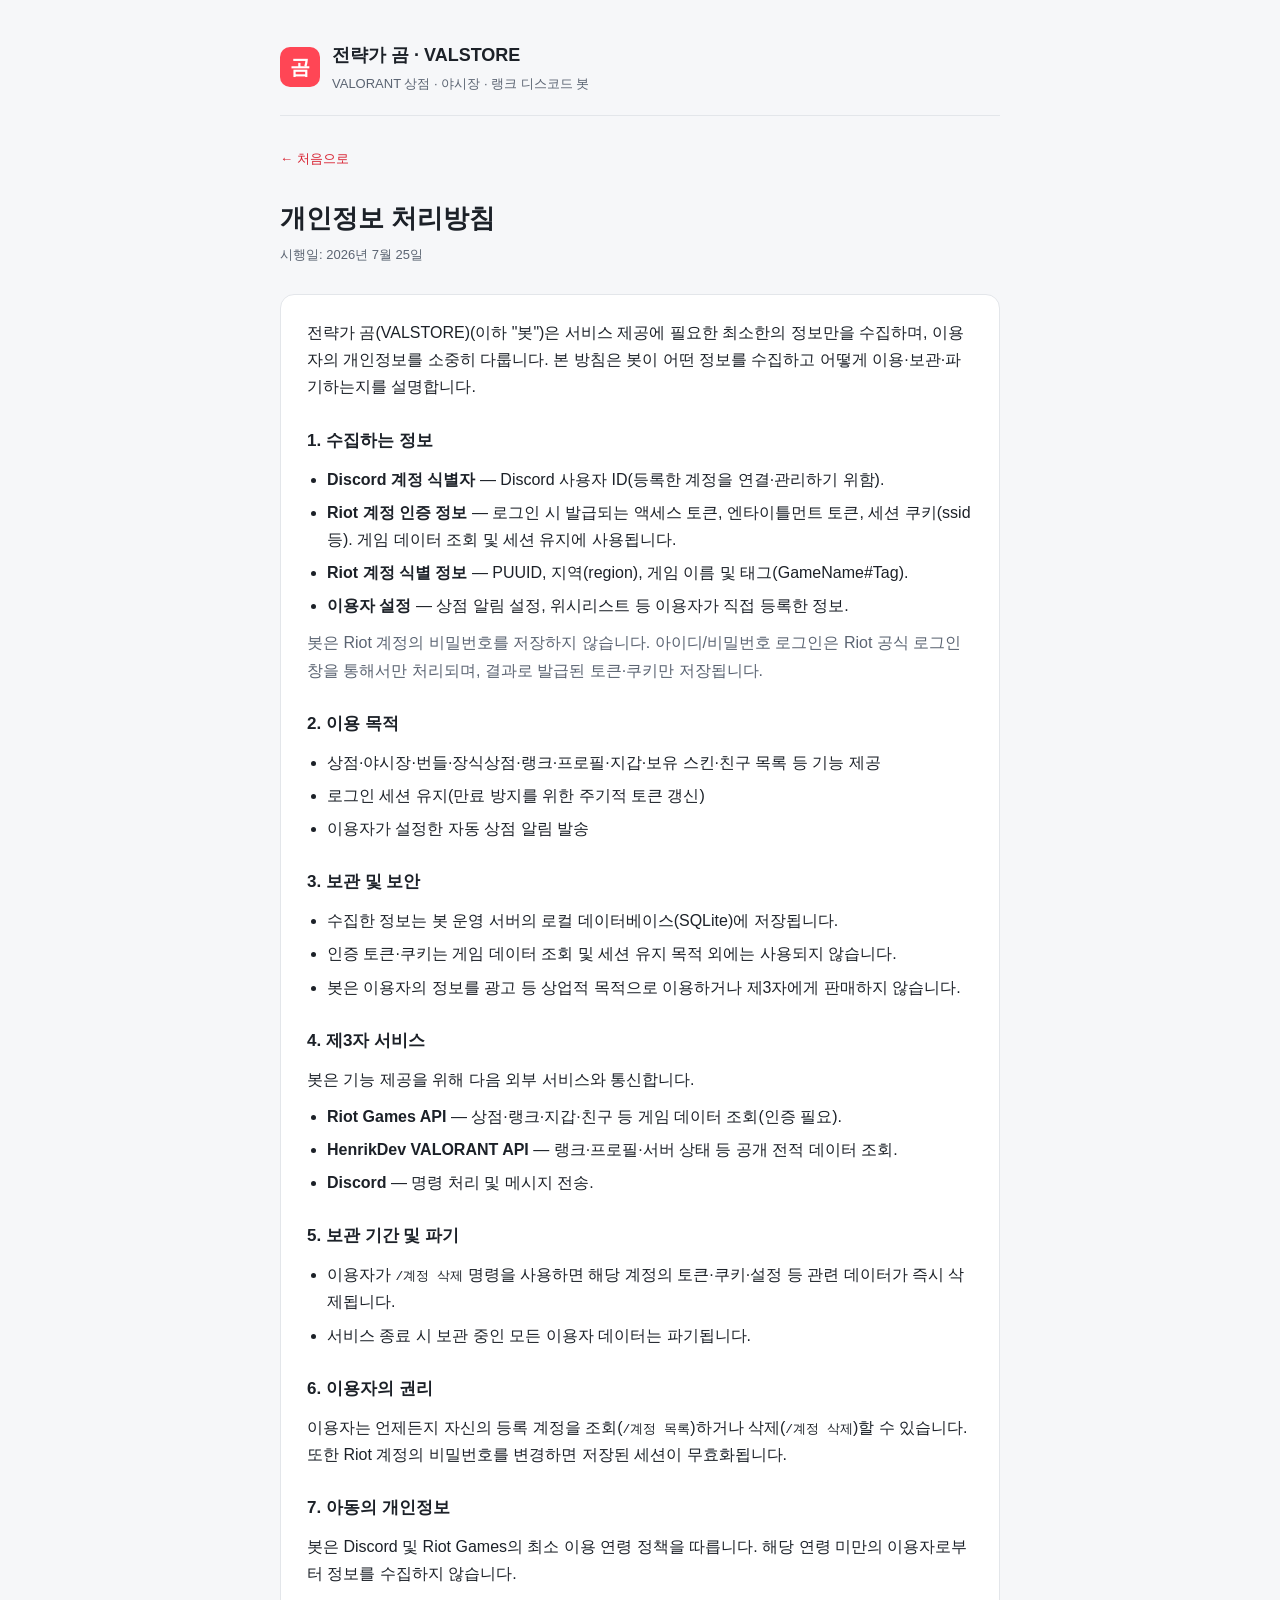
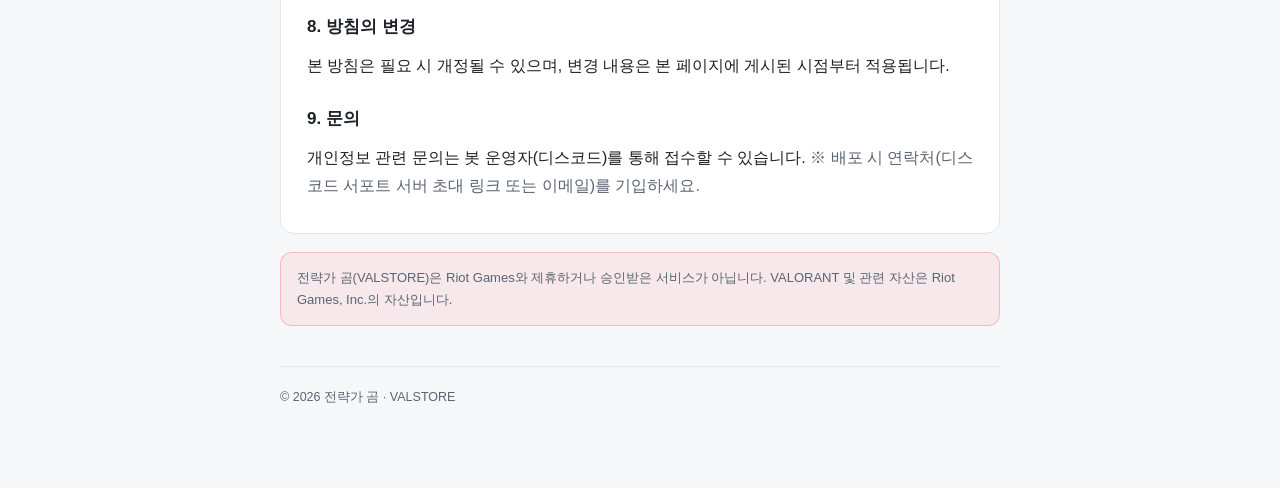
==== privacy.html @ 96864c87 "Add VALSTORE terms of service & privacy policy site Co-Authored-By: Claude Opus 4.8 <noreply@anthrop" ====
<!DOCTYPE html>
<html lang="ko">
<head>
<meta charset="utf-8">
<meta name="viewport" content="width=device-width, initial-scale=1">
<title>개인정보 처리방침 · 전략가 곰(VALSTORE)</title>
<meta name="description" content="전략가 곰(VALSTORE) 디스코드 봇 개인정보 처리방침.">
<link rel="stylesheet" href="style.css">
</head>
<body>
<div class="wrap">
  <header class="site">
    <div class="logo">곰</div>
    <div>
      <h1>전략가 곰 · VALSTORE</h1>
      <p>VALORANT 상점 · 야시장 · 랭크 디스코드 봇</p>
    </div>
  </header>

  <a class="back" href="index.html">← 처음으로</a>
  <h2 class="title">개인정보 처리방침</h2>
  <p class="eff">시행일: 2026년 7월 25일</p>

  <div class="card">
    <section>
      <p>전략가 곰(VALSTORE)(이하 "봇")은 서비스 제공에 필요한 최소한의 정보만을 수집하며,
        이용자의 개인정보를 소중히 다룹니다. 본 방침은 봇이 어떤 정보를 수집하고 어떻게
        이용·보관·파기하는지를 설명합니다.</p>
    </section>

    <section>
      <h3>1. 수집하는 정보</h3>
      <ul>
        <li><strong>Discord 계정 식별자</strong> — Discord 사용자 ID(등록한 계정을 연결·관리하기 위함).</li>
        <li><strong>Riot 계정 인증 정보</strong> — 로그인 시 발급되는 액세스 토큰, 엔타이틀먼트
          토큰, 세션 쿠키(ssid 등). 게임 데이터 조회 및 세션 유지에 사용됩니다.</li>
        <li><strong>Riot 계정 식별 정보</strong> — PUUID, 지역(region), 게임 이름 및 태그(GameName#Tag).</li>
        <li><strong>이용자 설정</strong> — 상점 알림 설정, 위시리스트 등 이용자가 직접 등록한 정보.</li>
      </ul>
      <p class="muted">봇은 Riot 계정의 비밀번호를 저장하지 않습니다. 아이디/비밀번호 로그인은
        Riot 공식 로그인 창을 통해서만 처리되며, 결과로 발급된 토큰·쿠키만 저장됩니다.</p>
    </section>

    <section>
      <h3>2. 이용 목적</h3>
      <ul>
        <li>상점·야시장·번들·장식상점·랭크·프로필·지갑·보유 스킨·친구 목록 등 기능 제공</li>
        <li>로그인 세션 유지(만료 방지를 위한 주기적 토큰 갱신)</li>
        <li>이용자가 설정한 자동 상점 알림 발송</li>
      </ul>
    </section>

    <section>
      <h3>3. 보관 및 보안</h3>
      <ul>
        <li>수집한 정보는 봇 운영 서버의 로컬 데이터베이스(SQLite)에 저장됩니다.</li>
        <li>인증 토큰·쿠키는 게임 데이터 조회 및 세션 유지 목적 외에는 사용되지 않습니다.</li>
        <li>봇은 이용자의 정보를 광고 등 상업적 목적으로 이용하거나 제3자에게 판매하지 않습니다.</li>
      </ul>
    </section>

    <section>
      <h3>4. 제3자 서비스</h3>
      <p>봇은 기능 제공을 위해 다음 외부 서비스와 통신합니다.</p>
      <ul>
        <li><strong>Riot Games API</strong> — 상점·랭크·지갑·친구 등 게임 데이터 조회(인증 필요).</li>
        <li><strong>HenrikDev VALORANT API</strong> — 랭크·프로필·서버 상태 등 공개 전적 데이터 조회.</li>
        <li><strong>Discord</strong> — 명령 처리 및 메시지 전송.</li>
      </ul>
    </section>

    <section>
      <h3>5. 보관 기간 및 파기</h3>
      <ul>
        <li>이용자가 <code>/계정 삭제</code> 명령을 사용하면 해당 계정의 토큰·쿠키·설정 등
          관련 데이터가 즉시 삭제됩니다.</li>
        <li>서비스 종료 시 보관 중인 모든 이용자 데이터는 파기됩니다.</li>
      </ul>
    </section>

    <section>
      <h3>6. 이용자의 권리</h3>
      <p>이용자는 언제든지 자신의 등록 계정을 조회(<code>/계정 목록</code>)하거나
        삭제(<code>/계정 삭제</code>)할 수 있습니다. 또한 Riot 계정의 비밀번호를 변경하면
        저장된 세션이 무효화됩니다.</p>
    </section>

    <section>
      <h3>7. 아동의 개인정보</h3>
      <p>봇은 Discord 및 Riot Games의 최소 이용 연령 정책을 따릅니다. 해당 연령 미만의
        이용자로부터 정보를 수집하지 않습니다.</p>
    </section>

    <section>
      <h3>8. 방침의 변경</h3>
      <p>본 방침은 필요 시 개정될 수 있으며, 변경 내용은 본 페이지에 게시된 시점부터
        적용됩니다.</p>
    </section>

    <section>
      <h3>9. 문의</h3>
      <p>개인정보 관련 문의는 봇 운영자(디스코드)를 통해 접수할 수 있습니다.
        <span class="muted">※ 배포 시 연락처(디스코드 서포트 서버 초대 링크 또는 이메일)를 기입하세요.</span></p>
    </section>
  </div>

  <div class="disclaimer">
    전략가 곰(VALSTORE)은 Riot Games와 제휴하거나 승인받은 서비스가 아닙니다.
    VALORANT 및 관련 자산은 Riot Games, Inc.의 자산입니다.
  </div>

  <footer class="site">© 2026 전략가 곰 · VALSTORE</footer>
</div>
</body>
</html>
---- style.css ----
:root {
  --bg: #0f1115;
  --panel: #171a21;
  --text: #e6e8ec;
  --muted: #9aa3b2;
  --accent: #ff4655;
  --border: #262b36;
  --link: #ff6b78;
}
@media (prefers-color-scheme: light) {
  :root {
    --bg: #f6f7f9;
    --panel: #ffffff;
    --text: #1c2128;
    --muted: #5b6472;
    --accent: #ff4655;
    --border: #e3e6ea;
    --link: #d81f2f;
  }
}
* { box-sizing: border-box; }
html { -webkit-text-size-adjust: 100%; }
body {
  margin: 0;
  background: var(--bg);
  color: var(--text);
  font-family: "Pretendard", -apple-system, BlinkMacSystemFont, "Segoe UI", Roboto,
    "Helvetica Neue", "Apple SD Gothic Neo", "Malgun Gothic", sans-serif;
  line-height: 1.7;
  -webkit-font-smoothing: antialiased;
}
.wrap { max-width: 760px; margin: 0 auto; padding: 40px 20px 80px; }
header.site {
  display: flex; align-items: center; gap: 12px;
  padding-bottom: 20px; margin-bottom: 28px; border-bottom: 1px solid var(--border);
}
header.site .logo {
  width: 40px; height: 40px; border-radius: 10px;
  background: var(--accent); color: #fff; display: grid; place-items: center;
  font-weight: 800; font-size: 20px; flex: none;
}
header.site h1 { font-size: 18px; margin: 0; }
header.site p { margin: 2px 0 0; color: var(--muted); font-size: 13px; }
h2.title { font-size: 26px; margin: 8px 0 4px; }
.eff { color: var(--muted); font-size: 13px; margin-bottom: 28px; }
.card {
  background: var(--panel); border: 1px solid var(--border);
  border-radius: 14px; padding: 24px 26px; margin-bottom: 18px;
}
h3 { font-size: 17px; margin: 0 0 10px; }
section { margin-bottom: 26px; }
section:last-child { margin-bottom: 0; }
p { margin: 0 0 10px; }
ul { margin: 0 0 10px; padding-left: 20px; }
li { margin-bottom: 6px; }
a { color: var(--link); text-decoration: none; }
a:hover { text-decoration: underline; }
.muted { color: var(--muted); }
.pill {
  display: inline-block; padding: 3px 10px; border-radius: 999px;
  background: color-mix(in srgb, var(--accent) 15%, transparent);
  color: var(--accent); font-size: 12px; font-weight: 700; margin-bottom: 14px;
}
.links { display: flex; flex-wrap: wrap; gap: 12px; margin-top: 22px; }
.btn {
  display: inline-block; padding: 12px 18px; border-radius: 10px;
  background: var(--accent); color: #fff; font-weight: 700; font-size: 14px;
}
.btn.ghost { background: transparent; color: var(--text); border: 1px solid var(--border); }
.btn:hover { text-decoration: none; opacity: .92; }
footer.site {
  margin-top: 40px; padding-top: 20px; border-top: 1px solid var(--border);
  color: var(--muted); font-size: 12.5px;
}
.disclaimer {
  background: color-mix(in srgb, var(--accent) 8%, transparent);
  border: 1px solid color-mix(in srgb, var(--accent) 30%, transparent);
  border-radius: 12px; padding: 14px 16px; font-size: 13px; color: var(--muted);
}
.back { display: inline-block; margin-bottom: 18px; font-size: 13px; }
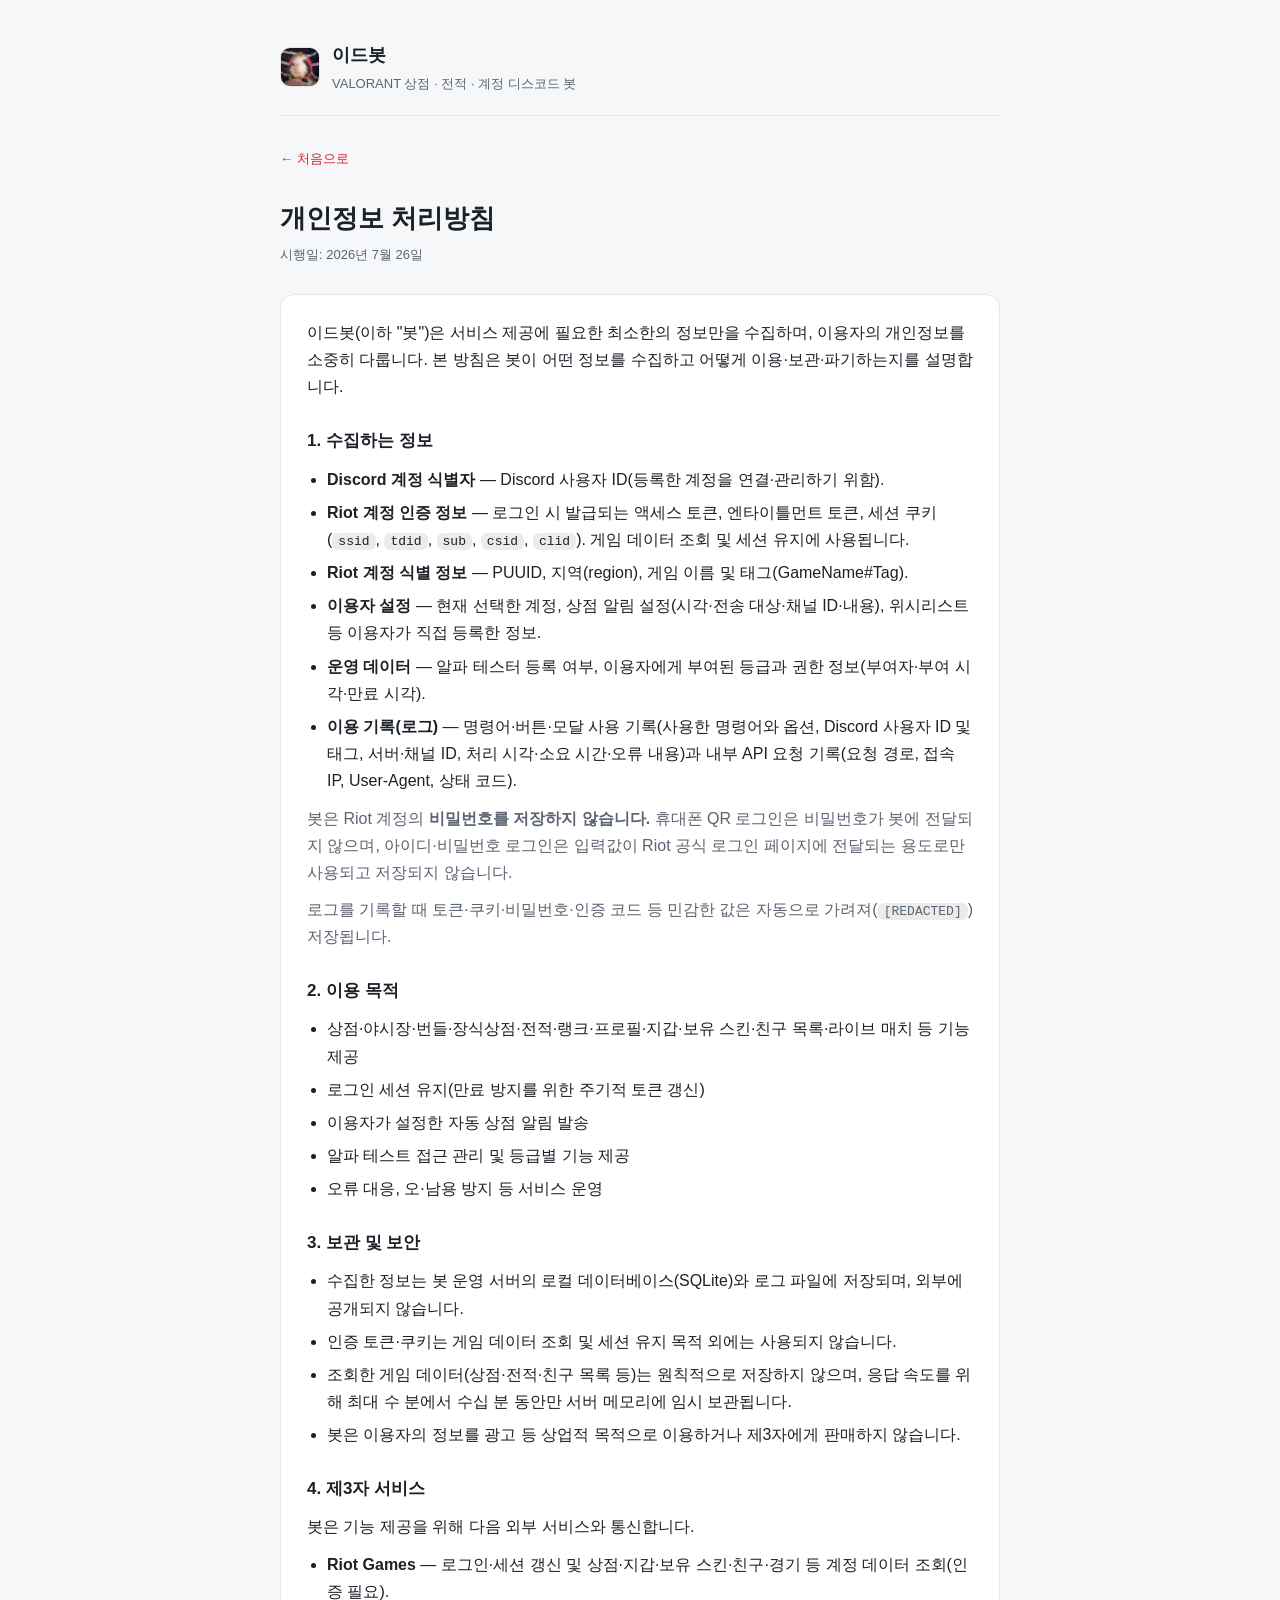
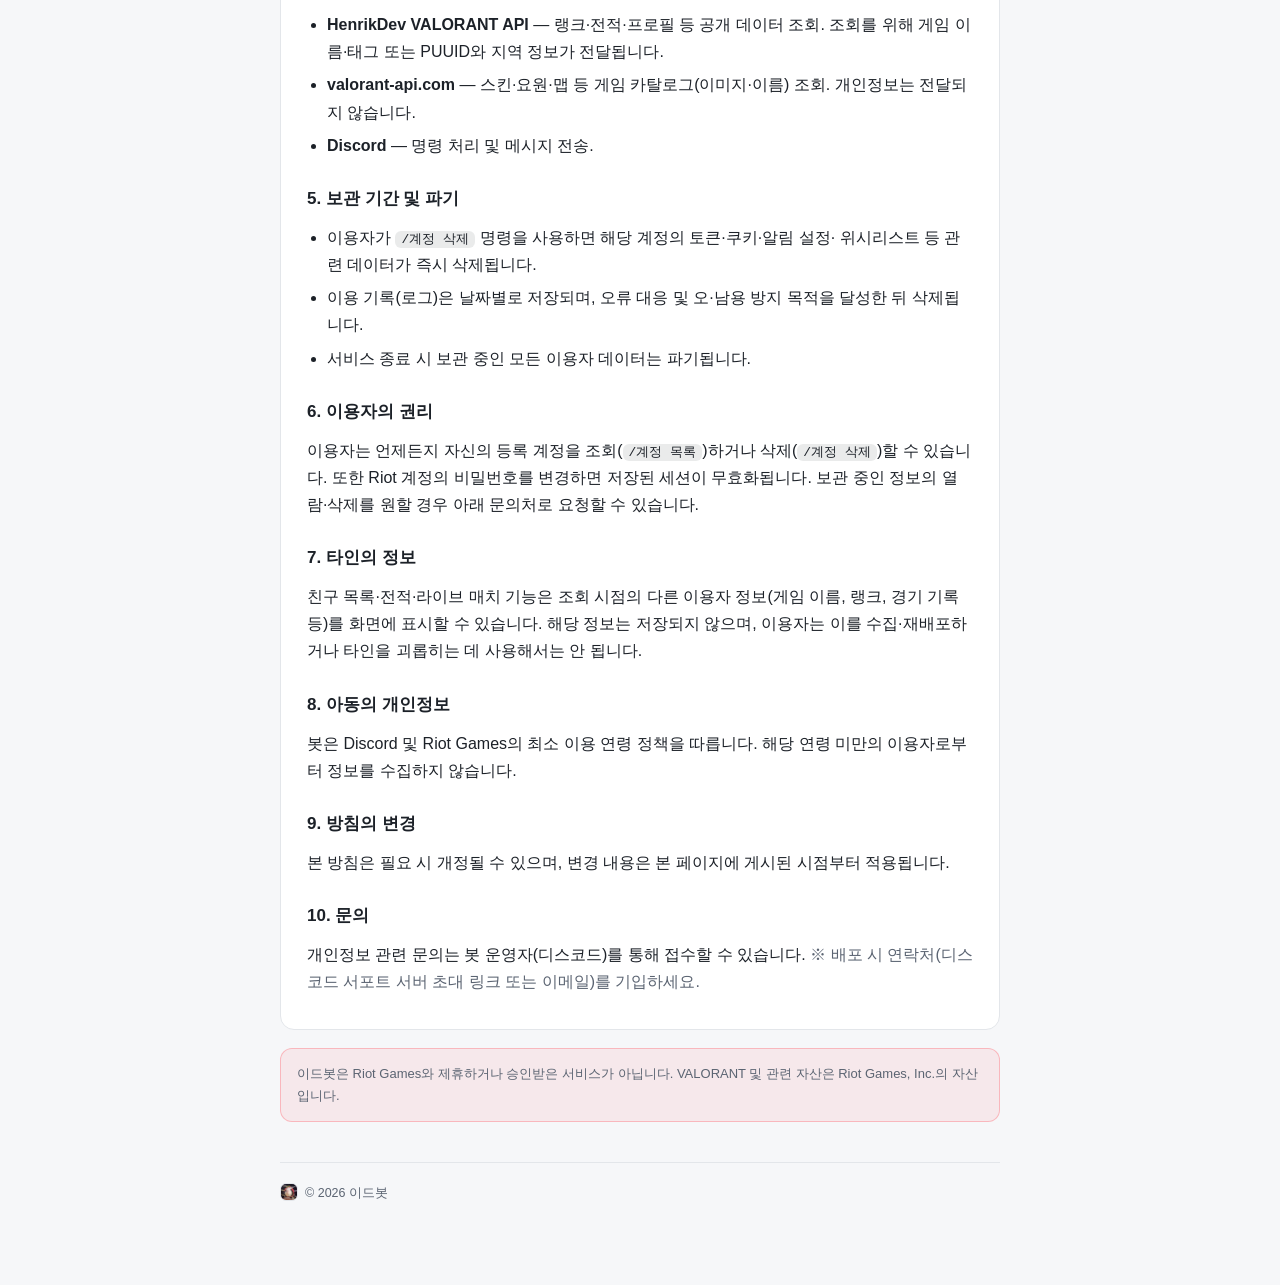
==== commit d5257606: "이드봇 리브랜딩 + 사용 설명서 추가 - 전략가 곰/VALSTORE 표기를 모두 이드봇으로 변경 - guide.html 신규: 시작하기·로그인·계정·명령어 전체·메시지 공개 범위·" ====
--- a/privacy.html
+++ b/privacy.html
@@ -3,28 +3,29 @@
 <head>
 <meta charset="utf-8">
 <meta name="viewport" content="width=device-width, initial-scale=1">
-<title>개인정보 처리방침 · 전략가 곰(VALSTORE)</title>
-<meta name="description" content="전략가 곰(VALSTORE) 디스코드 봇 개인정보 처리방침.">
+<title>개인정보 처리방침 · 이드봇</title>
+<meta name="description" content="이드봇 디스코드 봇 개인정보 처리방침.">
+<link rel="icon" href="logo.jpg">
 <link rel="stylesheet" href="style.css">
 </head>
 <body>
 <div class="wrap">
   <header class="site">
-    <div class="logo">곰</div>
+    <img class="logo" src="logo.jpg" alt="이드봇 로고">
     <div>
-      <h1>전략가 곰 · VALSTORE</h1>
-      <p>VALORANT 상점 · 야시장 · 랭크 디스코드 봇</p>
+      <h1>이드봇</h1>
+      <p>VALORANT 상점 · 전적 · 계정 디스코드 봇</p>
     </div>
   </header>
 
   <a class="back" href="index.html">← 처음으로</a>
   <h2 class="title">개인정보 처리방침</h2>
-  <p class="eff">시행일: 2026년 7월 25일</p>
+  <p class="eff">시행일: 2026년 7월 26일</p>
 
   <div class="card">
     <section>
-      <p>전략가 곰(VALSTORE)(이하 "봇")은 서비스 제공에 필요한 최소한의 정보만을 수집하며,
-        이용자의 개인정보를 소중히 다룹니다. 본 방침은 봇이 어떤 정보를 수집하고 어떻게
+      <p>이드봇(이하 "봇")은 서비스 제공에 필요한 최소한의 정보만을 수집하며, 이용자의
+        개인정보를 소중히 다룹니다. 본 방침은 봇이 어떤 정보를 수집하고 어떻게
         이용·보관·파기하는지를 설명합니다.</p>
     </section>
 
@@ -33,28 +34,44 @@
       <ul>
         <li><strong>Discord 계정 식별자</strong> — Discord 사용자 ID(등록한 계정을 연결·관리하기 위함).</li>
         <li><strong>Riot 계정 인증 정보</strong> — 로그인 시 발급되는 액세스 토큰, 엔타이틀먼트
-          토큰, 세션 쿠키(ssid 등). 게임 데이터 조회 및 세션 유지에 사용됩니다.</li>
+          토큰, 세션 쿠키(<code>ssid</code>, <code>tdid</code>, <code>sub</code>, <code>csid</code>,
+          <code>clid</code>). 게임 데이터 조회 및 세션 유지에 사용됩니다.</li>
         <li><strong>Riot 계정 식별 정보</strong> — PUUID, 지역(region), 게임 이름 및 태그(GameName#Tag).</li>
-        <li><strong>이용자 설정</strong> — 상점 알림 설정, 위시리스트 등 이용자가 직접 등록한 정보.</li>
+        <li><strong>이용자 설정</strong> — 현재 선택한 계정, 상점 알림 설정(시각·전송 대상·채널 ID·내용),
+          위시리스트 등 이용자가 직접 등록한 정보.</li>
+        <li><strong>운영 데이터</strong> — 알파 테스터 등록 여부, 이용자에게 부여된 등급과
+          권한 정보(부여자·부여 시각·만료 시각).</li>
+        <li><strong>이용 기록(로그)</strong> — 명령어·버튼·모달 사용 기록(사용한 명령어와 옵션,
+          Discord 사용자 ID 및 태그, 서버·채널 ID, 처리 시각·소요 시간·오류 내용)과 내부 API
+          요청 기록(요청 경로, 접속 IP, User-Agent, 상태 코드).</li>
       </ul>
-      <p class="muted">봇은 Riot 계정의 비밀번호를 저장하지 않습니다. 아이디/비밀번호 로그인은
-        Riot 공식 로그인 창을 통해서만 처리되며, 결과로 발급된 토큰·쿠키만 저장됩니다.</p>
+      <p class="muted">봇은 Riot 계정의 <strong>비밀번호를 저장하지 않습니다.</strong>
+        휴대폰 QR 로그인은 비밀번호가 봇에 전달되지 않으며, 아이디·비밀번호 로그인은 입력값이
+        Riot 공식 로그인 페이지에 전달되는 용도로만 사용되고 저장되지 않습니다.</p>
+      <p class="muted">로그를 기록할 때 토큰·쿠키·비밀번호·인증 코드 등 민감한 값은 자동으로
+        가려져(<code>[REDACTED]</code>) 저장됩니다.</p>
     </section>
 
     <section>
       <h3>2. 이용 목적</h3>
       <ul>
-        <li>상점·야시장·번들·장식상점·랭크·프로필·지갑·보유 스킨·친구 목록 등 기능 제공</li>
+        <li>상점·야시장·번들·장식상점·전적·랭크·프로필·지갑·보유 스킨·친구 목록·라이브 매치 등
+          기능 제공</li>
         <li>로그인 세션 유지(만료 방지를 위한 주기적 토큰 갱신)</li>
         <li>이용자가 설정한 자동 상점 알림 발송</li>
+        <li>알파 테스트 접근 관리 및 등급별 기능 제공</li>
+        <li>오류 대응, 오·남용 방지 등 서비스 운영</li>
       </ul>
     </section>
 
     <section>
       <h3>3. 보관 및 보안</h3>
       <ul>
-        <li>수집한 정보는 봇 운영 서버의 로컬 데이터베이스(SQLite)에 저장됩니다.</li>
+        <li>수집한 정보는 봇 운영 서버의 로컬 데이터베이스(SQLite)와 로그 파일에 저장되며,
+          외부에 공개되지 않습니다.</li>
         <li>인증 토큰·쿠키는 게임 데이터 조회 및 세션 유지 목적 외에는 사용되지 않습니다.</li>
+        <li>조회한 게임 데이터(상점·전적·친구 목록 등)는 원칙적으로 저장하지 않으며, 응답 속도를
+          위해 최대 수 분에서 수십 분 동안만 서버 메모리에 임시 보관됩니다.</li>
         <li>봇은 이용자의 정보를 광고 등 상업적 목적으로 이용하거나 제3자에게 판매하지 않습니다.</li>
       </ul>
     </section>
@@ -63,8 +80,12 @@
       <h3>4. 제3자 서비스</h3>
       <p>봇은 기능 제공을 위해 다음 외부 서비스와 통신합니다.</p>
       <ul>
-        <li><strong>Riot Games API</strong> — 상점·랭크·지갑·친구 등 게임 데이터 조회(인증 필요).</li>
-        <li><strong>HenrikDev VALORANT API</strong> — 랭크·프로필·서버 상태 등 공개 전적 데이터 조회.</li>
+        <li><strong>Riot Games</strong> — 로그인·세션 갱신 및 상점·지갑·보유 스킨·친구·경기 등
+          계정 데이터 조회(인증 필요).</li>
+        <li><strong>HenrikDev VALORANT API</strong> — 랭크·전적·프로필 등 공개 데이터 조회.
+          조회를 위해 게임 이름·태그 또는 PUUID와 지역 정보가 전달됩니다.</li>
+        <li><strong>valorant-api.com</strong> — 스킨·요원·맵 등 게임 카탈로그(이미지·이름) 조회.
+          개인정보는 전달되지 않습니다.</li>
         <li><strong>Discord</strong> — 명령 처리 및 메시지 전송.</li>
       </ul>
     </section>
@@ -72,8 +93,10 @@
     <section>
       <h3>5. 보관 기간 및 파기</h3>
       <ul>
-        <li>이용자가 <code>/계정 삭제</code> 명령을 사용하면 해당 계정의 토큰·쿠키·설정 등
-          관련 데이터가 즉시 삭제됩니다.</li>
+        <li>이용자가 <code>/계정 삭제</code> 명령을 사용하면 해당 계정의 토큰·쿠키·알림 설정·
+          위시리스트 등 관련 데이터가 즉시 삭제됩니다.</li>
+        <li>이용 기록(로그)은 날짜별로 저장되며, 오류 대응 및 오·남용 방지 목적을 달성한 뒤
+          삭제됩니다.</li>
         <li>서비스 종료 시 보관 중인 모든 이용자 데이터는 파기됩니다.</li>
       </ul>
     </section>
@@ -82,34 +105,42 @@
       <h3>6. 이용자의 권리</h3>
       <p>이용자는 언제든지 자신의 등록 계정을 조회(<code>/계정 목록</code>)하거나
         삭제(<code>/계정 삭제</code>)할 수 있습니다. 또한 Riot 계정의 비밀번호를 변경하면
-        저장된 세션이 무효화됩니다.</p>
+        저장된 세션이 무효화됩니다. 보관 중인 정보의 열람·삭제를 원할 경우 아래 문의처로
+        요청할 수 있습니다.</p>
     </section>
 
     <section>
-      <h3>7. 아동의 개인정보</h3>
+      <h3>7. 타인의 정보</h3>
+      <p>친구 목록·전적·라이브 매치 기능은 조회 시점의 다른 이용자 정보(게임 이름, 랭크,
+        경기 기록 등)를 화면에 표시할 수 있습니다. 해당 정보는 저장되지 않으며, 이용자는 이를
+        수집·재배포하거나 타인을 괴롭히는 데 사용해서는 안 됩니다.</p>
+    </section>
+
+    <section>
+      <h3>8. 아동의 개인정보</h3>
       <p>봇은 Discord 및 Riot Games의 최소 이용 연령 정책을 따릅니다. 해당 연령 미만의
         이용자로부터 정보를 수집하지 않습니다.</p>
     </section>
 
     <section>
-      <h3>8. 방침의 변경</h3>
+      <h3>9. 방침의 변경</h3>
       <p>본 방침은 필요 시 개정될 수 있으며, 변경 내용은 본 페이지에 게시된 시점부터
         적용됩니다.</p>
     </section>
 
     <section>
-      <h3>9. 문의</h3>
+      <h3>10. 문의</h3>
       <p>개인정보 관련 문의는 봇 운영자(디스코드)를 통해 접수할 수 있습니다.
         <span class="muted">※ 배포 시 연락처(디스코드 서포트 서버 초대 링크 또는 이메일)를 기입하세요.</span></p>
     </section>
   </div>
 
   <div class="disclaimer">
-    전략가 곰(VALSTORE)은 Riot Games와 제휴하거나 승인받은 서비스가 아닙니다.
+    이드봇은 Riot Games와 제휴하거나 승인받은 서비스가 아닙니다.
     VALORANT 및 관련 자산은 Riot Games, Inc.의 자산입니다.
   </div>
 
-  <footer class="site">© 2026 전략가 곰 · VALSTORE</footer>
+  <footer class="site"><img class="footmark" src="logo.jpg" alt="">© 2026 이드봇</footer>
 </div>
 </body>
 </html>
--- a/style.css
+++ b/style.css
@@ -38,6 +38,7 @@
   width: 40px; height: 40px; border-radius: 10px;
   background: var(--accent); color: #fff; display: grid; place-items: center;
   font-weight: 800; font-size: 20px; flex: none;
+  object-fit: cover; border: 1px solid var(--border); overflow: hidden;
 }
 header.site h1 { font-size: 18px; margin: 0; }
 header.site p { margin: 2px 0 0; color: var(--muted); font-size: 13px; }
@@ -72,9 +73,102 @@
   margin-top: 40px; padding-top: 20px; border-top: 1px solid var(--border);
   color: var(--muted); font-size: 12.5px;
 }
+footer.site .footmark {
+  width: 18px; height: 18px; border-radius: 6px; object-fit: cover;
+  vertical-align: -4px; margin-right: 7px; border: 1px solid var(--border);
+}
 .disclaimer {
   background: color-mix(in srgb, var(--accent) 8%, transparent);
   border: 1px solid color-mix(in srgb, var(--accent) 30%, transparent);
   border-radius: 12px; padding: 14px 16px; font-size: 13px; color: var(--muted);
 }
 .back { display: inline-block; margin-bottom: 18px; font-size: 13px; }
+
+/* ── 설명서(가이드) 전용 ───────────────────────────────────────────── */
+.hero {
+  display: flex; align-items: center; gap: 20px; flex-wrap: wrap;
+  background: var(--panel); border: 1px solid var(--border);
+  border-radius: 16px; padding: 26px; margin-bottom: 18px;
+}
+.hero img.mark {
+  width: 96px; height: 96px; border-radius: 20px; object-fit: cover;
+  border: 1px solid var(--border); flex: none;
+}
+.hero .who { min-width: 240px; flex: 1; }
+.hero h2 { font-size: 24px; margin: 0 0 6px; }
+.hero p { color: var(--muted); margin: 0; font-size: 14px; }
+
+nav.toc {
+  display: flex; flex-wrap: wrap; gap: 8px; margin: 0 0 22px;
+}
+nav.toc a {
+  font-size: 13px; padding: 7px 12px; border-radius: 999px;
+  border: 1px solid var(--border); background: var(--panel); color: var(--text);
+}
+nav.toc a:hover { text-decoration: none; border-color: var(--accent); color: var(--accent); }
+
+h3 .num {
+  display: inline-grid; place-items: center; width: 22px; height: 22px;
+  border-radius: 7px; background: var(--accent); color: #fff;
+  font-size: 12px; font-weight: 800; margin-right: 8px; vertical-align: 1px;
+}
+code {
+  background: color-mix(in srgb, var(--text) 9%, transparent);
+  border-radius: 6px; padding: 1px 6px; font-size: 13px;
+  font-family: ui-monospace, SFMono-Regular, Menlo, Consolas, monospace;
+}
+.cmdlist { list-style: none; padding: 0; margin: 0; }
+.cmdlist li {
+  display: flex; gap: 12px; align-items: baseline; flex-wrap: wrap;
+  padding: 10px 0; border-bottom: 1px dashed var(--border); margin: 0;
+}
+.cmdlist li:last-child { border-bottom: 0; padding-bottom: 0; }
+.cmdlist .name { flex: none; min-width: 132px; font-weight: 700; }
+.cmdlist .desc { flex: 1; min-width: 200px; color: var(--muted); font-size: 14px; }
+.need {
+  flex: none; font-size: 11px; font-weight: 700; padding: 2px 8px;
+  border-radius: 999px; border: 1px solid var(--border); color: var(--muted);
+}
+.need.login { border-color: color-mix(in srgb, var(--accent) 45%, transparent); color: var(--accent); }
+
+ol.steps { counter-reset: s; list-style: none; padding: 0; margin: 0; }
+ol.steps > li {
+  counter-increment: s; position: relative; padding-left: 38px; margin-bottom: 16px;
+}
+ol.steps > li::before {
+  content: counter(s); position: absolute; left: 0; top: 1px;
+  width: 26px; height: 26px; border-radius: 9px; display: grid; place-items: center;
+  background: color-mix(in srgb, var(--accent) 16%, transparent);
+  color: var(--accent); font-weight: 800; font-size: 13px;
+}
+ol.steps strong { display: block; margin-bottom: 2px; }
+ol.steps p { color: var(--muted); font-size: 14px; margin: 0; }
+
+.note {
+  border-left: 3px solid var(--accent); border-radius: 0 10px 10px 0;
+  background: color-mix(in srgb, var(--accent) 7%, transparent);
+  padding: 12px 14px; font-size: 13.5px; color: var(--muted); margin: 14px 0 0;
+}
+.note strong { color: var(--text); }
+
+.grid2 { display: grid; grid-template-columns: repeat(auto-fit, minmax(230px, 1fr)); gap: 14px; }
+.tile {
+  border: 1px solid var(--border); border-radius: 12px; padding: 14px 16px;
+  background: color-mix(in srgb, var(--text) 3%, transparent);
+}
+.tile h4 { margin: 0 0 6px; font-size: 14px; }
+.tile p { margin: 0; font-size: 13.5px; color: var(--muted); }
+
+details.faq {
+  border: 1px solid var(--border); border-radius: 12px;
+  padding: 12px 16px; margin-bottom: 10px; background: color-mix(in srgb, var(--text) 3%, transparent);
+}
+details.faq summary { cursor: pointer; font-weight: 700; font-size: 14.5px; }
+details.faq summary::marker { color: var(--accent); }
+details.faq p { margin: 10px 0 0; color: var(--muted); font-size: 14px; }
+
+table.opt { width: 100%; border-collapse: collapse; font-size: 14px; }
+table.opt th, table.opt td { text-align: left; padding: 9px 10px; border-bottom: 1px solid var(--border); }
+table.opt th { color: var(--muted); font-weight: 700; font-size: 12.5px; }
+table.opt tr:last-child td { border-bottom: 0; }
+.scroll { overflow-x: auto; }
